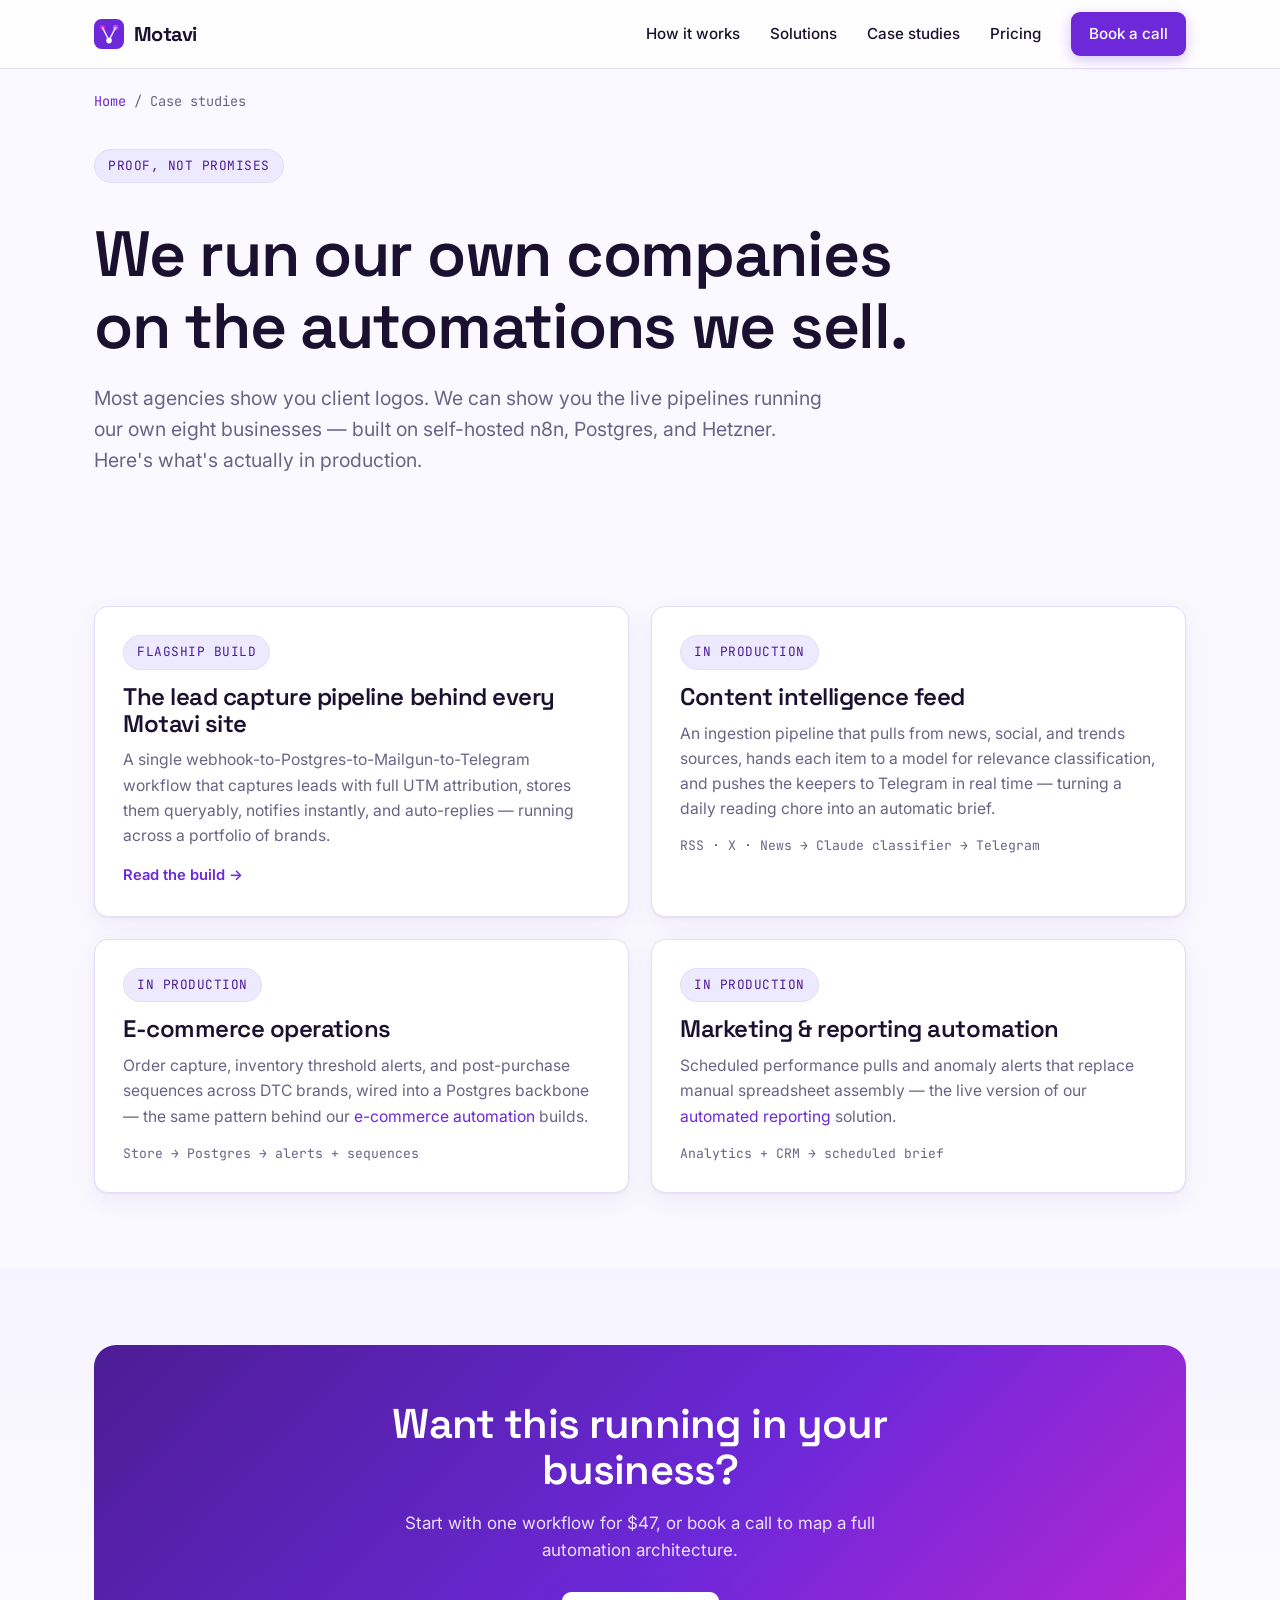
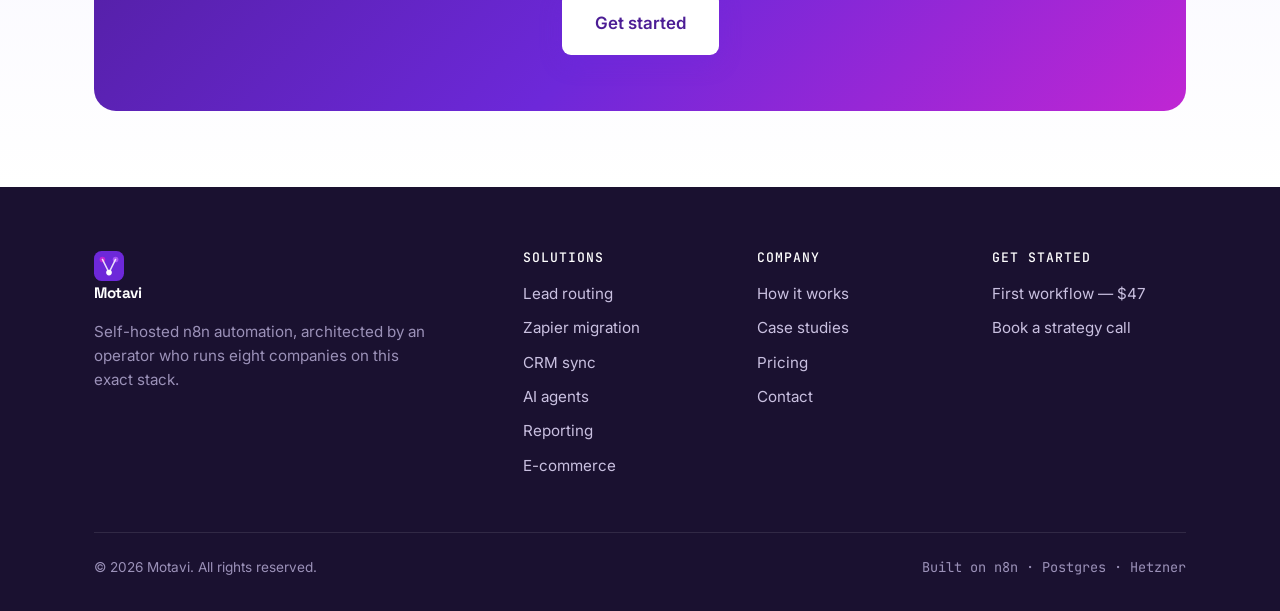
==== case-studies/index.html @ 4dca6fcd "Add CSS and full site" ====
<!DOCTYPE html>
<html lang="en">
<head>
<meta charset="UTF-8">
<meta name="viewport" content="width=device-width, initial-scale=1.0">
<title>Case Studies — Real n8n Automations We Run in Production | Motavi</title>
<meta name="description" content="Real n8n workflows Motavi built and runs across eight live companies: lead capture pipelines, content intelligence feeds, e-commerce operations, and AI classification — the proof behind the service.">
<link rel="canonical" href="https://motavi.com/case-studies/">
<meta property="og:title" content="Case Studies — Motavi n8n Automations">
<meta property="og:description" content="Real n8n workflows we built and run in production across eight companies.">
<link rel="preconnect" href="https://fonts.googleapis.com">
<link rel="preconnect" href="https://fonts.gstatic.com" crossorigin>
<link href="https://fonts.googleapis.com/css2?family=Space+Grotesk:wght@500;600;700&family=Inter:wght@400;500;600&family=JetBrains+Mono:wght@400;500&display=swap" rel="stylesheet">
<link rel="stylesheet" href="/styles.css">
</head>
<body>
<header class="site-header">
  <div class="wrap nav">
    <a href="/" class="brand">
      <svg class="brand-mark" width="30" height="30" viewBox="0 0 32 32" fill="none"><rect width="32" height="32" rx="8" fill="#6d28d9"/><circle cx="9" cy="9" r="3" fill="#c026d3"/><circle cx="23" cy="9" r="3" fill="#a855f7"/><circle cx="16" cy="23" r="3" fill="#fff"/><path d="M9 9 L16 23 L23 9" stroke="#fff" stroke-width="1.6" stroke-linecap="round" opacity=".85"/></svg>
      Motavi
    </a>
    <nav class="nav-links" id="navLinks">
      <a href="/#how">How it works</a>
      <a href="/#solutions">Solutions</a>
      <a href="/case-studies/">Case studies</a>
      <a href="/#pricing">Pricing</a>
      <a href="/#contact" class="nav-cta">Book a call</a>
    </nav>
    <button class="nav-toggle" id="navToggle" aria-label="Menu"><svg width="26" height="26" viewBox="0 0 24 24" fill="none" stroke="#1a1130" stroke-width="2"><path d="M3 6h18M3 12h18M3 18h18"/></svg></button>
  </div>
</header>

<div class="wrap"><nav class="crumb"><a href="/">Home</a> <span>/</span> Case studies</nav></div>

<section style="padding-top:36px;">
  <div class="wrap">
    <span class="eyebrow">Proof, not promises</span>
    <h1 style="max-width:20ch; margin:14px 0 20px;">We run our own companies on the automations we sell.</h1>
    <p class="hero-sub" style="max-width:62ch;">Most agencies show you client logos. We can show you the live pipelines running our own eight businesses — built on self-hosted n8n, Postgres, and Hetzner. Here's what's actually in production.</p>
  </div>
</section>

<section style="padding-top:20px;">
  <div class="wrap">
    <div class="grid grid-2">
      <a href="/case-studies/lead-pipeline.html" class="card card-link">
        <span class="eyebrow" style="margin-bottom:14px;">Flagship build</span>
        <h3>The lead capture pipeline behind every Motavi site</h3>
        <p>A single webhook-to-Postgres-to-Mailgun-to-Telegram workflow that captures leads with full UTM attribution, stores them queryably, notifies instantly, and auto-replies — running across a portfolio of brands.</p>
        <span class="more">Read the build →</span>
      </a>
      <div class="card">
        <span class="eyebrow" style="margin-bottom:14px;">In production</span>
        <h3>Content intelligence feed</h3>
        <p>An ingestion pipeline that pulls from news, social, and trends sources, hands each item to a model for relevance classification, and pushes the keepers to Telegram in real time — turning a daily reading chore into an automatic brief.</p>
        <span class="muted mono" style="font-size:.82rem; display:block; margin-top:14px;">RSS · X · News → Claude classifier → Telegram</span>
      </div>
      <div class="card">
        <span class="eyebrow" style="margin-bottom:14px;">In production</span>
        <h3>E-commerce operations</h3>
        <p>Order capture, inventory threshold alerts, and post-purchase sequences across DTC brands, wired into a Postgres backbone — the same pattern behind our <a href="/solutions/ecommerce-automation.html">e-commerce automation</a> builds.</p>
        <span class="muted mono" style="font-size:.82rem; display:block; margin-top:14px;">Store → Postgres → alerts + sequences</span>
      </div>
      <div class="card">
        <span class="eyebrow" style="margin-bottom:14px;">In production</span>
        <h3>Marketing &amp; reporting automation</h3>
        <p>Scheduled performance pulls and anomaly alerts that replace manual spreadsheet assembly — the live version of our <a href="/solutions/automated-reporting.html">automated reporting</a> solution.</p>
        <span class="muted mono" style="font-size:.82rem; display:block; margin-top:14px;">Analytics + CRM → scheduled brief</span>
      </div>
    </div>
  </div>
</section>

<section class="bg-lilac">
  <div class="wrap">
    <div class="cta-band">
      <h2>Want this running in your business?</h2>
      <p>Start with one workflow for $47, or book a call to map a full automation architecture.</p>
      <a href="/#contact" class="btn btn-primary btn-lg">Get started</a>
    </div>
  </div>
</section>

<footer class="site-footer">
  <div class="wrap">
    <div class="footer-grid">
      <div class="footer-brand">
        <a href="/" class="brand" style="color:#fff;"><svg class="brand-mark" width="30" height="30" viewBox="0 0 32 32" fill="none"><rect width="32" height="32" rx="8" fill="#6d28d9"/><circle cx="9" cy="9" r="3" fill="#c026d3"/><circle cx="23" cy="9" r="3" fill="#a855f7"/><circle cx="16" cy="23" r="3" fill="#fff"/><path d="M9 9 L16 23 L23 9" stroke="#fff" stroke-width="1.6" stroke-linecap="round" opacity=".85"/></svg> Motavi</a>
        <p>Self-hosted n8n automation, architected by an operator who runs eight companies on this exact stack.</p>
      </div>
      <div><h4>Solutions</h4>
        <a href="/solutions/lead-routing-automation.html">Lead routing</a>
        <a href="/solutions/zapier-to-n8n-migration.html">Zapier migration</a>
        <a href="/solutions/crm-data-sync.html">CRM sync</a>
        <a href="/solutions/ai-agent-workflows.html">AI agents</a>
        <a href="/solutions/automated-reporting.html">Reporting</a>
        <a href="/solutions/ecommerce-automation.html">E-commerce</a>
      </div>
      <div><h4>Company</h4>
        <a href="/#how">How it works</a>
        <a href="/case-studies/">Case studies</a>
        <a href="/#pricing">Pricing</a>
        <a href="/#contact">Contact</a>
      </div>
      <div><h4>Get started</h4>
        <a href="/#pricing">First workflow — $47</a>
        <a href="/#contact">Book a strategy call</a>
      </div>
    </div>
    <div class="footer-bottom"><span>© 2026 Motavi. All rights reserved.</span><span class="mono">Built on n8n · Postgres · Hetzner</span></div>
  </div>
</footer>
<script>document.getElementById('navToggle').addEventListener('click',function(){document.getElementById('navLinks').classList.toggle('open');});</script>
</body>
</html>
---- styles.css ----
/* ===========================================================
   Motavi — n8n Automation Studio
   Purple "automation control panel" aesthetic
   =========================================================== */

:root {
  /* Core palette */
  --ink:        #1a1130;   /* near-black plum, body text */
  --violet:     #6d28d9;   /* primary brand violet */
  --violet-deep:#4c1d95;   /* deep violet, headings/accents */
  --violet-bright:#8b5cf6; /* bright violet, links/hover */
  --orchid:     #a855f7;   /* lighter accent */
  --signal:     #c026d3;   /* magenta signal — flow-line accent */
  --lilac:      #ede9fe;   /* pale lilac surface */
  --lilac-2:    #f5f3ff;   /* lighter lilac surface */
  --paper:      #ffffff;   /* white background (Matthew prefers light) */
  --mist:       #faf9ff;   /* off-white page bg */
  --line:       #e4ddf5;   /* hairline borders */
  --muted:      #6b6385;   /* muted text */
  --ok:         #16a34a;

  --maxw: 1140px;
  --radius: 14px;
  --radius-sm: 9px;
  --shadow: 0 1px 2px rgba(26,17,48,.06), 0 8px 28px rgba(76,29,149,.07);
  --shadow-lg: 0 20px 60px rgba(76,29,149,.16);

  --font-display: "Space Grotesk", -apple-system, BlinkMacSystemFont, sans-serif;
  --font-body: "Inter", -apple-system, BlinkMacSystemFont, "Segoe UI", sans-serif;
  --font-mono: "JetBrains Mono", "SF Mono", Menlo, monospace;
}

* { box-sizing: border-box; margin: 0; padding: 0; }
html { scroll-behavior: smooth; -webkit-text-size-adjust: 100%; }

body {
  font-family: var(--font-body);
  color: var(--ink);
  background: var(--mist);
  line-height: 1.6;
  font-size: 17px;
  -webkit-font-smoothing: antialiased;
  overflow-x: hidden;
}

h1, h2, h3, h4 { font-family: var(--font-display); font-weight: 600; line-height: 1.12; letter-spacing: -0.02em; color: var(--ink); }
h1 { font-size: clamp(2.4rem, 5.5vw, 4rem); }
h2 { font-size: clamp(1.7rem, 3.5vw, 2.6rem); }
h3 { font-size: clamp(1.2rem, 2vw, 1.5rem); }
p { color: var(--ink); }
a { color: var(--violet); text-decoration: none; transition: color .15s; }
a:hover { color: var(--signal); }

.wrap { max-width: var(--maxw); margin: 0 auto; padding: 0 24px; }
.mono { font-family: var(--font-mono); }
.muted { color: var(--muted); }

/* ---------- Header ---------- */
.site-header {
  position: sticky; top: 0; z-index: 50;
  background: rgba(255,255,255,.82);
  backdrop-filter: saturate(160%) blur(14px);
  border-bottom: 1px solid var(--line);
}
.nav { display: flex; align-items: center; justify-content: space-between; height: 68px; }
.brand { display: flex; align-items: center; gap: 10px; font-family: var(--font-display); font-weight: 700; font-size: 1.25rem; color: var(--ink); letter-spacing: -0.03em; }
.brand:hover { color: var(--ink); }
.brand-mark { width: 30px; height: 30px; min-width:30px; max-width:30px; flex: none; display:block; }
.nav-links { display: flex; align-items: center; gap: 30px; }
.nav-links a { color: var(--ink); font-size: .95rem; font-weight: 500; }
.nav-links a:hover { color: var(--violet); }
.nav-cta {
  background: var(--violet); color: #fff !important; padding: 10px 18px; border-radius: var(--radius-sm);
  font-weight: 600; font-size: .92rem; box-shadow: 0 4px 14px rgba(109,40,217,.28);
}
.nav-cta:hover { background: var(--violet-deep); color: #fff !important; }
.nav-toggle { display: none; background: none; border: 0; cursor: pointer; }

/* ---------- Hero ---------- */
.hero { position: relative; padding: 88px 0 76px; overflow: hidden; }
.hero-bg { position: absolute; inset: 0; z-index: 0; pointer-events: none; }
.hero .wrap { position: relative; z-index: 2; }
.eyebrow {
  display: inline-flex; align-items: center; gap: 8px;
  font-family: var(--font-mono); font-size: .8rem; letter-spacing: .04em;
  color: var(--violet-deep); background: var(--lilac); border: 1px solid var(--line);
  padding: 6px 13px; border-radius: 100px; margin-bottom: 22px; text-transform: uppercase;
}
.eyebrow .dot { width: 7px; height: 7px; border-radius: 50%; background: var(--signal); box-shadow: 0 0 0 3px rgba(192,38,211,.18); }
.hero h1 { max-width: 16ch; margin-bottom: 22px; }
.hero h1 .grad { background: linear-gradient(100deg, var(--violet) 10%, var(--signal) 90%); -webkit-background-clip: text; background-clip: text; color: transparent; }
.hero-sub { font-size: 1.22rem; color: var(--muted); max-width: 56ch; margin-bottom: 34px; }
.hero-actions { display: flex; gap: 14px; flex-wrap: wrap; align-items: center; }

.btn { display: inline-flex; align-items: center; gap: 9px; font-weight: 600; font-size: 1rem; padding: 14px 26px; border-radius: var(--radius-sm); cursor: pointer; border: 1px solid transparent; transition: transform .12s, box-shadow .15s, background .15s; }
.btn-primary { background: var(--violet); color: #fff; box-shadow: 0 8px 22px rgba(109,40,217,.3); }
.btn-primary:hover { background: var(--violet-deep); color: #fff; transform: translateY(-1px); box-shadow: 0 12px 28px rgba(109,40,217,.36); }
.btn-ghost { background: #fff; color: var(--violet-deep); border-color: var(--line); }
.btn-ghost:hover { color: var(--violet-deep); border-color: var(--orchid); background: var(--lilac-2); }
.btn-lg { padding: 17px 32px; font-size: 1.06rem; }

.hero-trust { margin-top: 40px; display: flex; align-items: center; gap: 14px; flex-wrap: wrap; }
.hero-trust .lbl { font-size: .82rem; color: var(--muted); font-family: var(--font-mono); }
.hero-trust .chips { display: flex; gap: 8px; flex-wrap: wrap; }
.chip { font-size: .82rem; color: var(--violet-deep); background: #fff; border: 1px solid var(--line); padding: 5px 12px; border-radius: 100px; font-weight: 500; }

/* ---------- Sections ---------- */
section { padding: 76px 0; }
.section-head { max-width: 60ch; margin-bottom: 48px; }
.section-head .eyebrow { margin-bottom: 16px; }
.section-head p { color: var(--muted); font-size: 1.12rem; margin-top: 14px; }
.center { text-align: center; margin-left: auto; margin-right: auto; }

.bg-lilac { background: linear-gradient(180deg, var(--lilac-2), #fff); }
.bg-ink { background: var(--ink); }
.bg-ink h1, .bg-ink h2, .bg-ink h3 { color: #fff; }
.bg-ink p { color: #c9c0e0; }

/* ---------- Problem cards ---------- */
.grid { display: grid; gap: 22px; }
.grid-3 { grid-template-columns: repeat(3, 1fr); }
.grid-2 { grid-template-columns: repeat(2, 1fr); }
.grid-4 { grid-template-columns: repeat(4, 1fr); }

.card {
  background: #fff; border: 1px solid var(--line); border-radius: var(--radius);
  padding: 28px; box-shadow: var(--shadow); transition: transform .15s, box-shadow .15s, border-color .15s;
}
.card:hover { transform: translateY(-3px); box-shadow: var(--shadow-lg); border-color: var(--orchid); }
.card h3 { margin-bottom: 10px; }
.card p { color: var(--muted); font-size: .98rem; }
.card .ico { width: 44px; height: 44px; border-radius: 11px; display: grid; place-items: center; background: var(--lilac); margin-bottom: 18px; color: var(--violet-deep); }
.card .ico svg { width: 22px; height: 22px; }

.card-link { display: block; }
.card-link .more { margin-top: 16px; font-weight: 600; font-size: .92rem; color: var(--violet); display: inline-flex; gap: 6px; align-items: center; }
.card-link:hover .more { gap: 10px; }

/* ---------- Steps / process ---------- */
.steps { counter-reset: step; display: grid; gap: 0; }
.step { display: grid; grid-template-columns: 64px 1fr; gap: 22px; padding: 26px 0; border-top: 1px solid var(--line); }
.step:last-child { border-bottom: 1px solid var(--line); }
.step .num { counter-increment: step; font-family: var(--font-mono); font-size: 1.5rem; font-weight: 700; color: var(--violet); }
.step .num::before { content: "0" counter(step); }
.step h3 { margin-bottom: 8px; }
.step p { color: var(--muted); }

/* ---------- Stat band ---------- */
.stat-band { display: grid; grid-template-columns: repeat(4,1fr); gap: 28px; }
.stat { text-align: center; }
.stat .big { font-family: var(--font-display); font-size: clamp(2rem,4vw,3rem); font-weight: 700; background: linear-gradient(100deg, var(--orchid), var(--signal)); -webkit-background-clip: text; background-clip: text; color: transparent; line-height: 1; }
.stat .lbl { color: #c9c0e0; font-size: .92rem; margin-top: 10px; }

/* ---------- Offer / pricing ---------- */
.offer {
  background: linear-gradient(160deg, #fff, var(--lilac-2));
  border: 1px solid var(--line); border-radius: 20px; padding: 40px; box-shadow: var(--shadow-lg);
}
.offer.feature { border: 2px solid var(--violet); position: relative; }
.offer .tag { position: absolute; top: -13px; left: 40px; background: var(--violet); color: #fff; font-size: .78rem; font-weight: 600; padding: 5px 14px; border-radius: 100px; font-family: var(--font-mono); }
.offer .price { font-family: var(--font-display); font-size: 2.6rem; font-weight: 700; color: var(--ink); }
.offer .price small { font-size: 1rem; color: var(--muted); font-weight: 400; }
.offer ul { list-style: none; margin: 22px 0; display: grid; gap: 12px; }
.offer li { display: flex; gap: 11px; align-items: flex-start; font-size: .98rem; color: var(--ink); }
.offer li svg { width: 19px; height: 19px; flex: none; color: var(--ok); margin-top: 2px; }

/* ---------- CTA band ---------- */
.cta-band { background: linear-gradient(135deg, var(--violet-deep), var(--violet) 55%, var(--signal)); border-radius: 22px; padding: 56px 48px; text-align: center; color: #fff; position: relative; overflow: hidden; }
.cta-band h2 { color: #fff; max-width: 22ch; margin: 0 auto 16px; }
.cta-band p { color: rgba(255,255,255,.86); max-width: 50ch; margin: 0 auto 28px; }
.cta-band .btn-primary { background: #fff; color: var(--violet-deep); }
.cta-band .btn-primary:hover { background: var(--lilac); color: var(--violet-deep); }

/* ---------- Form ---------- */
.lead-form { background: #fff; border: 1px solid var(--line); border-radius: 20px; padding: 36px; box-shadow: var(--shadow-lg); }
.field { margin-bottom: 18px; }
.field label { display: block; font-size: .9rem; font-weight: 600; margin-bottom: 7px; color: var(--ink); }
.field input, .field select, .field textarea {
  width: 100%; padding: 13px 15px; border: 1px solid var(--line); border-radius: var(--radius-sm);
  font-family: var(--font-body); font-size: 1rem; color: var(--ink); background: var(--mist); transition: border-color .15s, box-shadow .15s;
}
.field input:focus, .field select:focus, .field textarea:focus { outline: none; border-color: var(--violet); box-shadow: 0 0 0 3px rgba(109,40,217,.14); background: #fff; }
.field textarea { min-height: 110px; resize: vertical; }
.field-check { display: flex; gap: 10px; align-items: flex-start; }
.field-check input { width: auto; margin-top: 4px; }
.field-check label { font-weight: 400; font-size: .9rem; color: var(--muted); }
.form-note { font-size: .82rem; color: var(--muted); margin-top: 10px; text-align: center; }
.form-msg { padding: 14px; border-radius: var(--radius-sm); margin-top: 16px; font-size: .95rem; display: none; }
.form-msg.ok { display: block; background: #ecfdf5; color: #065f46; border: 1px solid #a7f3d0; }
.form-msg.err { display: block; background: #fef2f2; color: #991b1b; border: 1px solid #fecaca; }

/* ---------- Footer ---------- */
.site-footer { background: var(--ink); color: #c9c0e0; padding: 64px 0 32px; }
.footer-grid { display: grid; grid-template-columns: 2fr 1fr 1fr 1fr; gap: 40px; margin-bottom: 44px; }
.footer-grid h4 { color: #fff; font-size: .82rem; text-transform: uppercase; letter-spacing: .08em; margin-bottom: 16px; font-family: var(--font-mono); font-weight: 500; }
.footer-grid a { color: #c9c0e0; font-size: .95rem; display: block; margin-bottom: 10px; }
.footer-grid a:hover { color: #fff; }
.footer-brand p { color: #9b91b8; font-size: .95rem; max-width: 34ch; margin-top: 14px; }
.footer-bottom { border-top: 1px solid rgba(255,255,255,.1); padding-top: 24px; display: flex; justify-content: space-between; flex-wrap: wrap; gap: 12px; font-size: .85rem; color: #9b91b8; }

/* ---------- Breadcrumb ---------- */
.crumb { font-size: .85rem; color: var(--muted); padding: 22px 0 0; font-family: var(--font-mono); }
.crumb a { color: var(--violet); }
.crumb span { color: var(--muted); }

/* ---------- Prose (solution pages) ---------- */
.prose { max-width: 70ch; }
.prose h2 { margin: 44px 0 16px; }
.prose h3 { margin: 30px 0 12px; }
.prose p { margin-bottom: 16px; color: var(--ink); }
.prose ul, .prose ol { margin: 0 0 18px 22px; }
.prose li { margin-bottom: 9px; }
.prose .callout { background: var(--lilac-2); border-left: 3px solid var(--violet); padding: 18px 22px; border-radius: var(--radius-sm); margin: 22px 0; }
.prose .callout p { margin: 0; color: var(--violet-deep); }

/* related links cluster */
.related { background: var(--lilac-2); border: 1px solid var(--line); border-radius: var(--radius); padding: 26px; margin-top: 40px; }
.related h4 { font-family: var(--font-display); font-size: 1.05rem; margin-bottom: 14px; }
.related-links { display: grid; grid-template-columns: 1fr 1fr; gap: 10px; }
.related-links a { font-size: .94rem; padding: 9px 12px; background: #fff; border: 1px solid var(--line); border-radius: var(--radius-sm); font-weight: 500; }
.related-links a:hover { border-color: var(--orchid); }

/* ---------- Responsive ---------- */
@media (max-width: 900px) {
  .grid-3, .grid-4 { grid-template-columns: 1fr 1fr; }
  .stat-band { grid-template-columns: 1fr 1fr; gap: 32px 20px; }
  .footer-grid { grid-template-columns: 1fr 1fr; }
  .grid-2 { grid-template-columns: 1fr; }
}
@media (max-width: 640px) {
  body { font-size: 16px; }
  .nav-links { display: none; }
  .nav-links.open { display: flex; position: absolute; top: 68px; left: 0; right: 0; flex-direction: column; background: #fff; padding: 20px 24px; gap: 16px; border-bottom: 1px solid var(--line); box-shadow: var(--shadow-lg); }
  .nav-toggle { display: block; }
  .grid-3, .grid-4, .related-links { grid-template-columns: 1fr; }
  .step { grid-template-columns: 44px 1fr; gap: 14px; }
  .cta-band, .offer, .lead-form { padding: 32px 22px; }
  section { padding: 56px 0; }
}
@media (prefers-reduced-motion: reduce) { * { animation: none !important; transition: none !important; } html { scroll-behavior: auto; } }

/* defensive svg sizing */
.card .ico svg{width:22px;height:22px}
.brand svg{width:30px;height:30px}
btn svg,.btn svg{width:18px;height:18px}
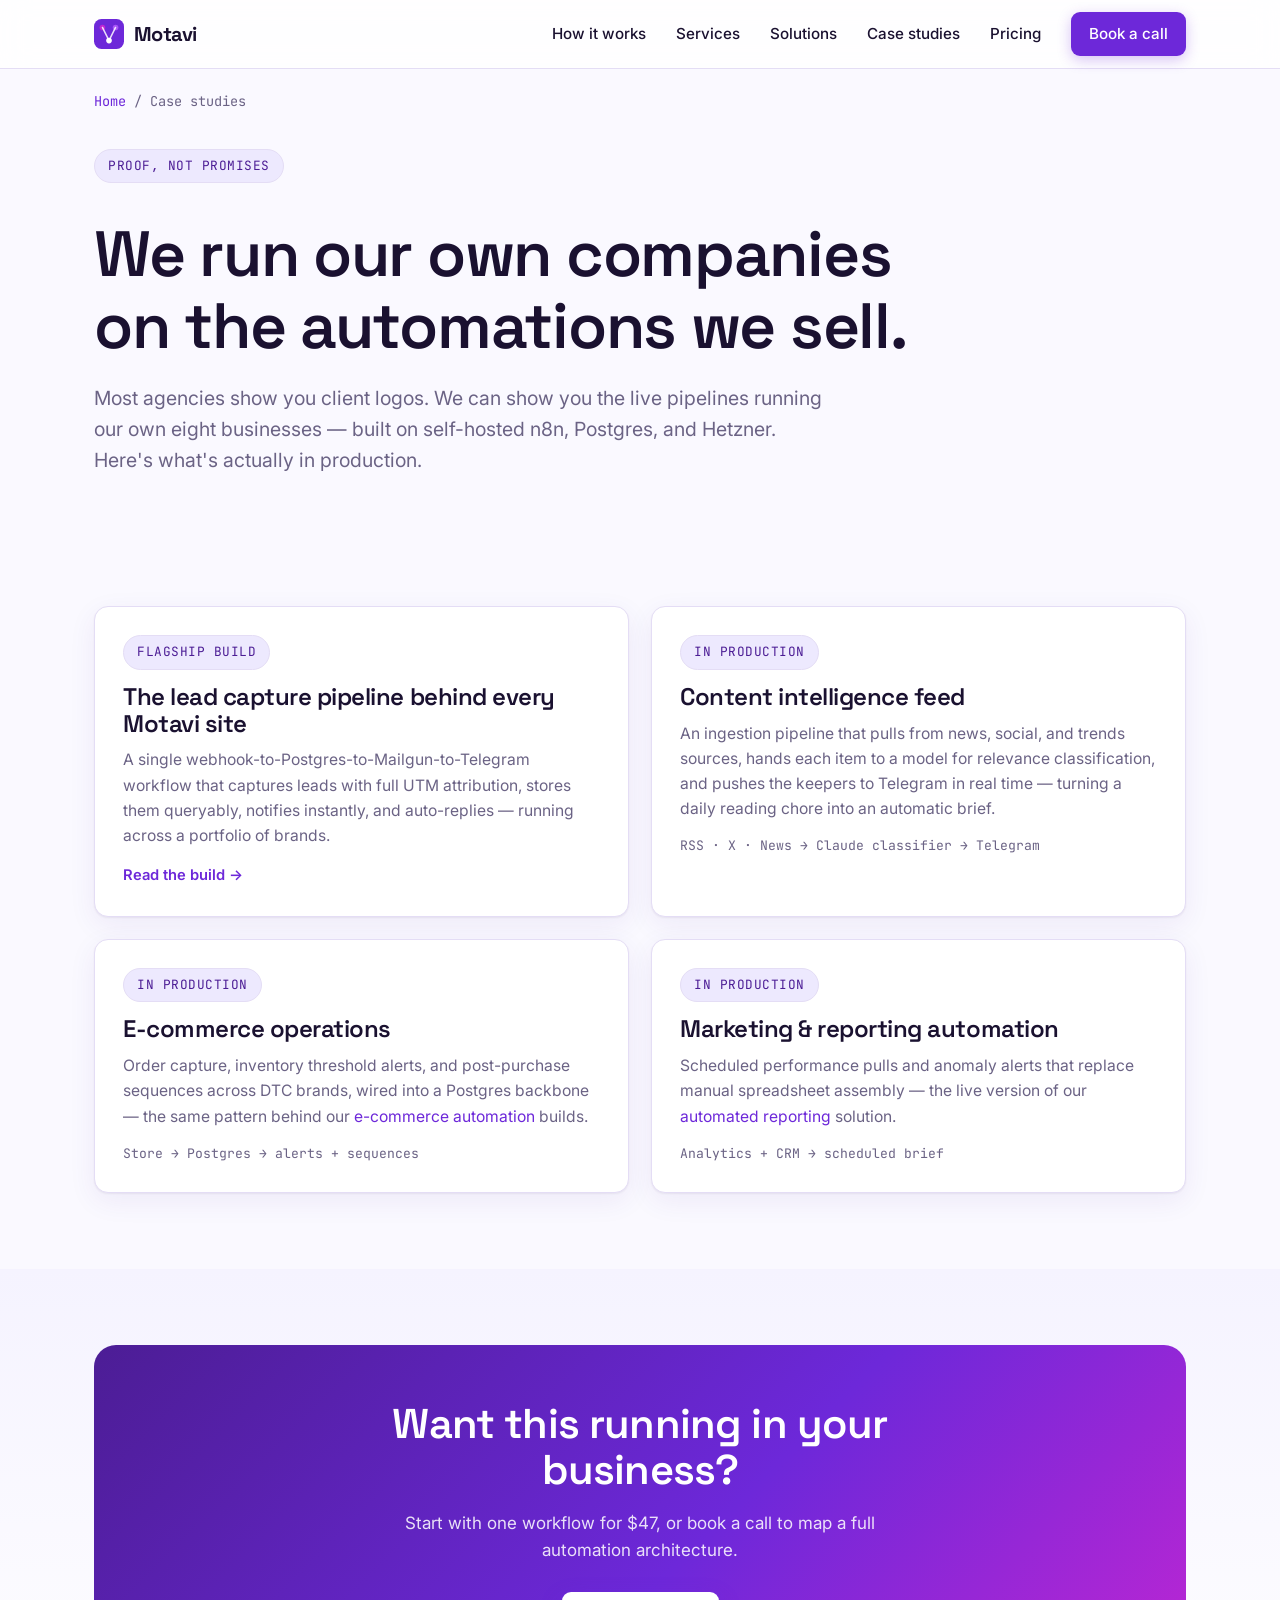
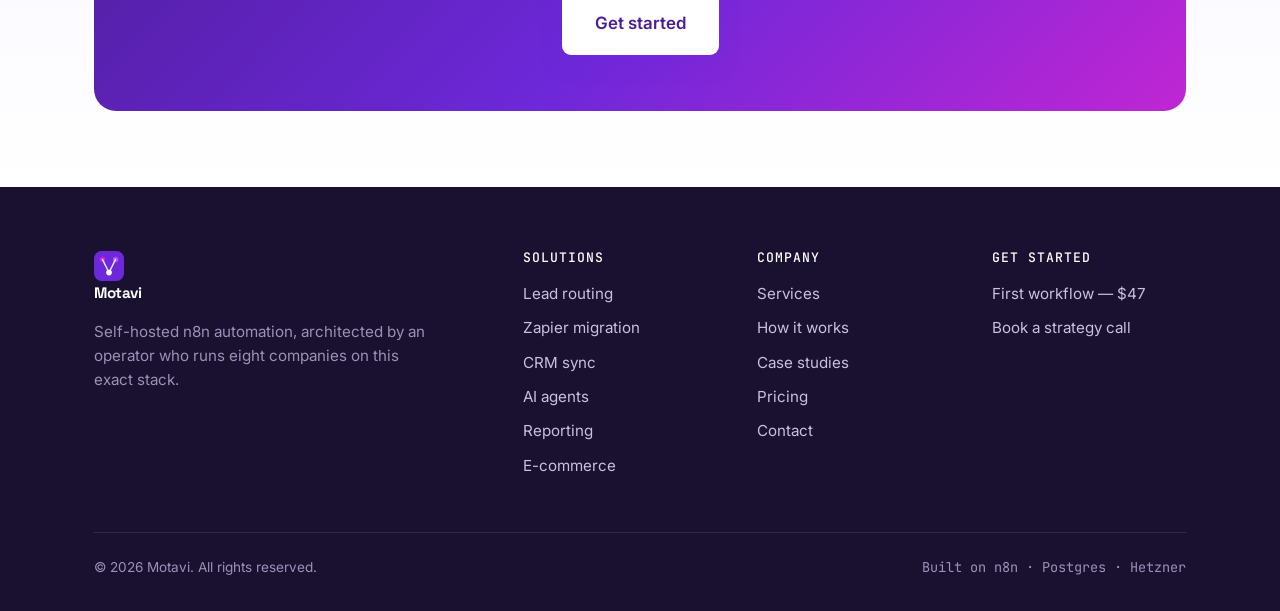
==== commit 06b9698b: "Add services page, favicon, og:image, analytics, SEO" ====
--- a/case-studies/index.html
+++ b/case-studies/index.html
@@ -6,12 +6,52 @@
 <title>Case Studies — Real n8n Automations We Run in Production | Motavi</title>
 <meta name="description" content="Real n8n workflows Motavi built and runs across eight live companies: lead capture pipelines, content intelligence feeds, e-commerce operations, and AI classification — the proof behind the service.">
 <link rel="canonical" href="https://motavi.com/case-studies/">
+<link rel="icon" type="image/svg+xml" href="/favicon.svg">
+<link rel="apple-touch-icon" href="/favicon.svg">
+<meta property="og:image" content="https://motavi.com/og-image.png">
+<meta name="twitter:card" content="summary_large_image">
+
 <meta property="og:title" content="Case Studies — Motavi n8n Automations">
 <meta property="og:description" content="Real n8n workflows we built and run in production across eight companies.">
 <link rel="preconnect" href="https://fonts.googleapis.com">
 <link rel="preconnect" href="https://fonts.gstatic.com" crossorigin>
 <link href="https://fonts.googleapis.com/css2?family=Space+Grotesk:wght@500;600;700&family=Inter:wght@400;500;600&family=JetBrains+Mono:wght@400;500&display=swap" rel="stylesheet">
 <link rel="stylesheet" href="/styles.css">
+<!-- Analytics (consent-gated). Replace placeholders, then they fire. -->
+<script>
+(function(){
+  // Flip to true once you have consent (or wire to a cookie banner).
+  var ANALYTICS_CONSENT = true;
+  var GA4_ID = "G-XXXXXXXXXX";        // <-- replace with your GA4 Measurement ID
+  var CLARITY_ID = "xxxxxxxxxx";       // <-- replace with your Microsoft Clarity project ID
+  if(!ANALYTICS_CONSENT) return;
+
+  // GA4
+  if(GA4_ID && GA4_ID.indexOf("XXXX")===-1){
+    var s=document.createElement("script");
+    s.async=true; s.src="https://www.googletagmanager.com/gtag/js?id="+GA4_ID;
+    document.head.appendChild(s);
+    window.dataLayer=window.dataLayer||[];
+    function gtag(){dataLayer.push(arguments);}
+    gtag("js", new Date()); gtag("config", GA4_ID);
+  }
+  // Microsoft Clarity
+  if(CLARITY_ID && CLARITY_ID.indexOf("xxxx")===-1){
+    (function(c,l,a,r,i,t,y){c[a]=c[a]||function(){(c[a].q=c[a].q||[]).push(arguments)};
+    t=l.createElement(r);t.async=1;t.src="https://www.clarity.ms/tag/"+i;
+    y=l.getElementsByTagName(r)[0];y.parentNode.insertBefore(t,y);})(window,document,"clarity","script",CLARITY_ID);
+  }
+})();
+</script>
+<script type="application/ld+json">
+{
+  "@context": "https://schema.org",
+  "@type": "CollectionPage",
+  "name": "Motavi Case Studies",
+  "description": "Real n8n workflows built and run in production across eight live companies.",
+  "url": "https://motavi.com/case-studies/"
+}
+</script>
 </head>
 <body>
 <header class="site-header">
@@ -22,6 +62,7 @@
     </a>
     <nav class="nav-links" id="navLinks">
       <a href="/#how">How it works</a>
+      <a href="/n8n-automation-services.html">Services</a>
       <a href="/#solutions">Solutions</a>
       <a href="/case-studies/">Case studies</a>
       <a href="/#pricing">Pricing</a>
@@ -98,6 +139,7 @@
         <a href="/solutions/ecommerce-automation.html">E-commerce</a>
       </div>
       <div><h4>Company</h4>
+        <a href="/n8n-automation-services.html">Services</a>
         <a href="/#how">How it works</a>
         <a href="/case-studies/">Case studies</a>
         <a href="/#pricing">Pricing</a>
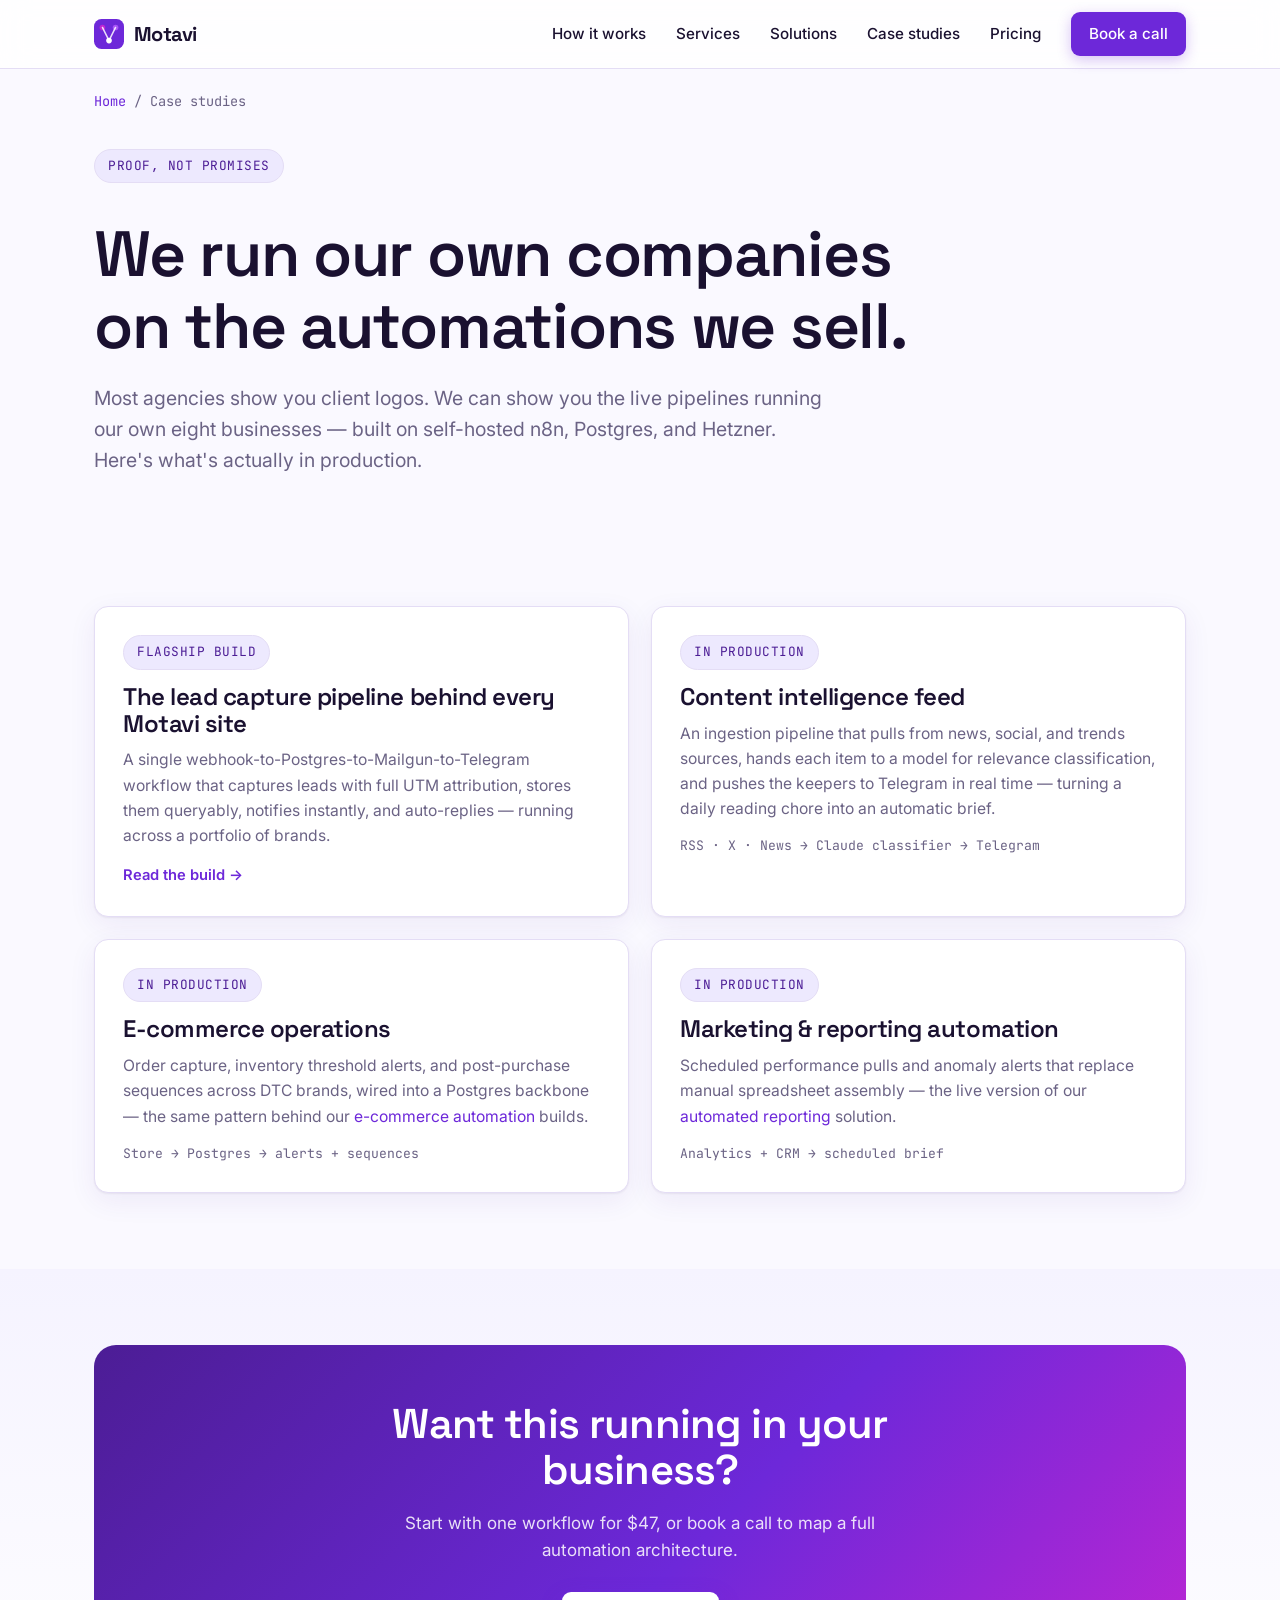
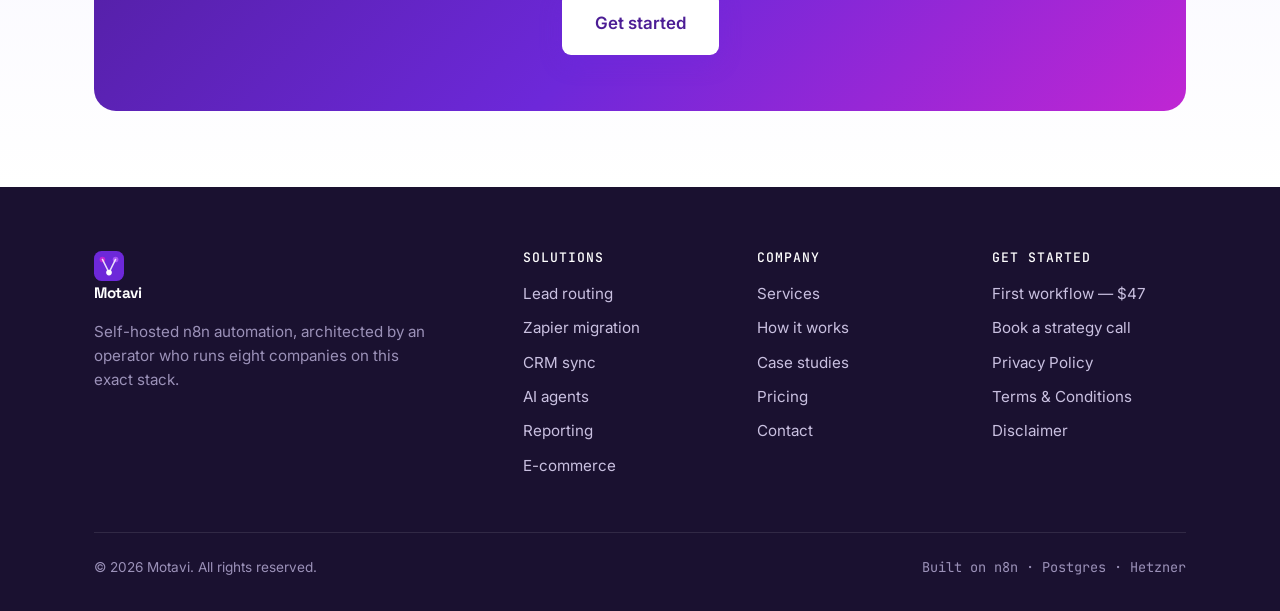
==== commit 7ddaae78: "Add legal pages, fix webhook domain" ====
--- a/case-studies/index.html
+++ b/case-studies/index.html
@@ -66,7 +66,7 @@
       <a href="/#solutions">Solutions</a>
       <a href="/case-studies/">Case studies</a>
       <a href="/#pricing">Pricing</a>
-      <a href="/#contact" class="nav-cta">Book a call</a>
+      <a href="javascript:void(0)" data-cal-namespace="strategy" data-cal-link="automate/strategy-call" data-cal-config='{"layout":"month_view","theme":"light"}' class="nav-cta">Book a call</a>
     </nav>
     <button class="nav-toggle" id="navToggle" aria-label="Menu"><svg width="26" height="26" viewBox="0 0 24 24" fill="none" stroke="#1a1130" stroke-width="2"><path d="M3 6h18M3 12h18M3 18h18"/></svg></button>
   </div>
@@ -147,12 +147,22 @@
       </div>
       <div><h4>Get started</h4>
         <a href="/#pricing">First workflow — $47</a>
-        <a href="/#contact">Book a strategy call</a>
+        <a href="javascript:void(0)" data-cal-namespace="strategy" data-cal-link="automate/strategy-call" data-cal-config='{"layout":"month_view","theme":"light"}'>Book a strategy call</a>
+      
+        <a href="/privacy.html">Privacy Policy</a>
+        <a href="/terms.html">Terms &amp; Conditions</a>
+        <a href="/disclaimer.html">Disclaimer</a>
       </div>
     </div>
     <div class="footer-bottom"><span>© 2026 Motavi. All rights reserved.</span><span class="mono">Built on n8n · Postgres · Hetzner</span></div>
   </div>
 </footer>
 <script>document.getElementById('navToggle').addEventListener('click',function(){document.getElementById('navLinks').classList.toggle('open');});</script>
+<!-- Cal.com popup embed -->
+<script type="text/javascript">
+(function (C, A, L) { let p = function (a, ar) { a.q.push(ar); }; let d = C.document; C.Cal = C.Cal || function () { let cal = C.Cal; let ar = arguments; if (!cal.loaded) { cal.ns = {}; cal.q = cal.q || []; d.head.appendChild(d.createElement("script")).src = A; cal.loaded = true; } if (ar[0] === L) { const api = function () { p(api, arguments); }; const namespace = ar[1]; api.q = api.q || []; if(typeof namespace === "string"){cal.ns[namespace] = cal.ns[namespace] || api;p(cal.ns[namespace], ar);p(cal, ["initNamespace", namespace]);} else p(cal, ar); return;} p(cal, ar); }; })(window, "https://cal.motavi.com/embed/embed.js", "init");
+Cal("init", "strategy", {origin:"https://cal.motavi.com"});
+Cal.ns.strategy("ui", {"theme":"light","cssVarsPerTheme":{"light":{"cal-brand":"#6d28d9"}},"hideEventTypeDetails":false,"layout":"month_view"});
+</script>
 </body>
 </html>
